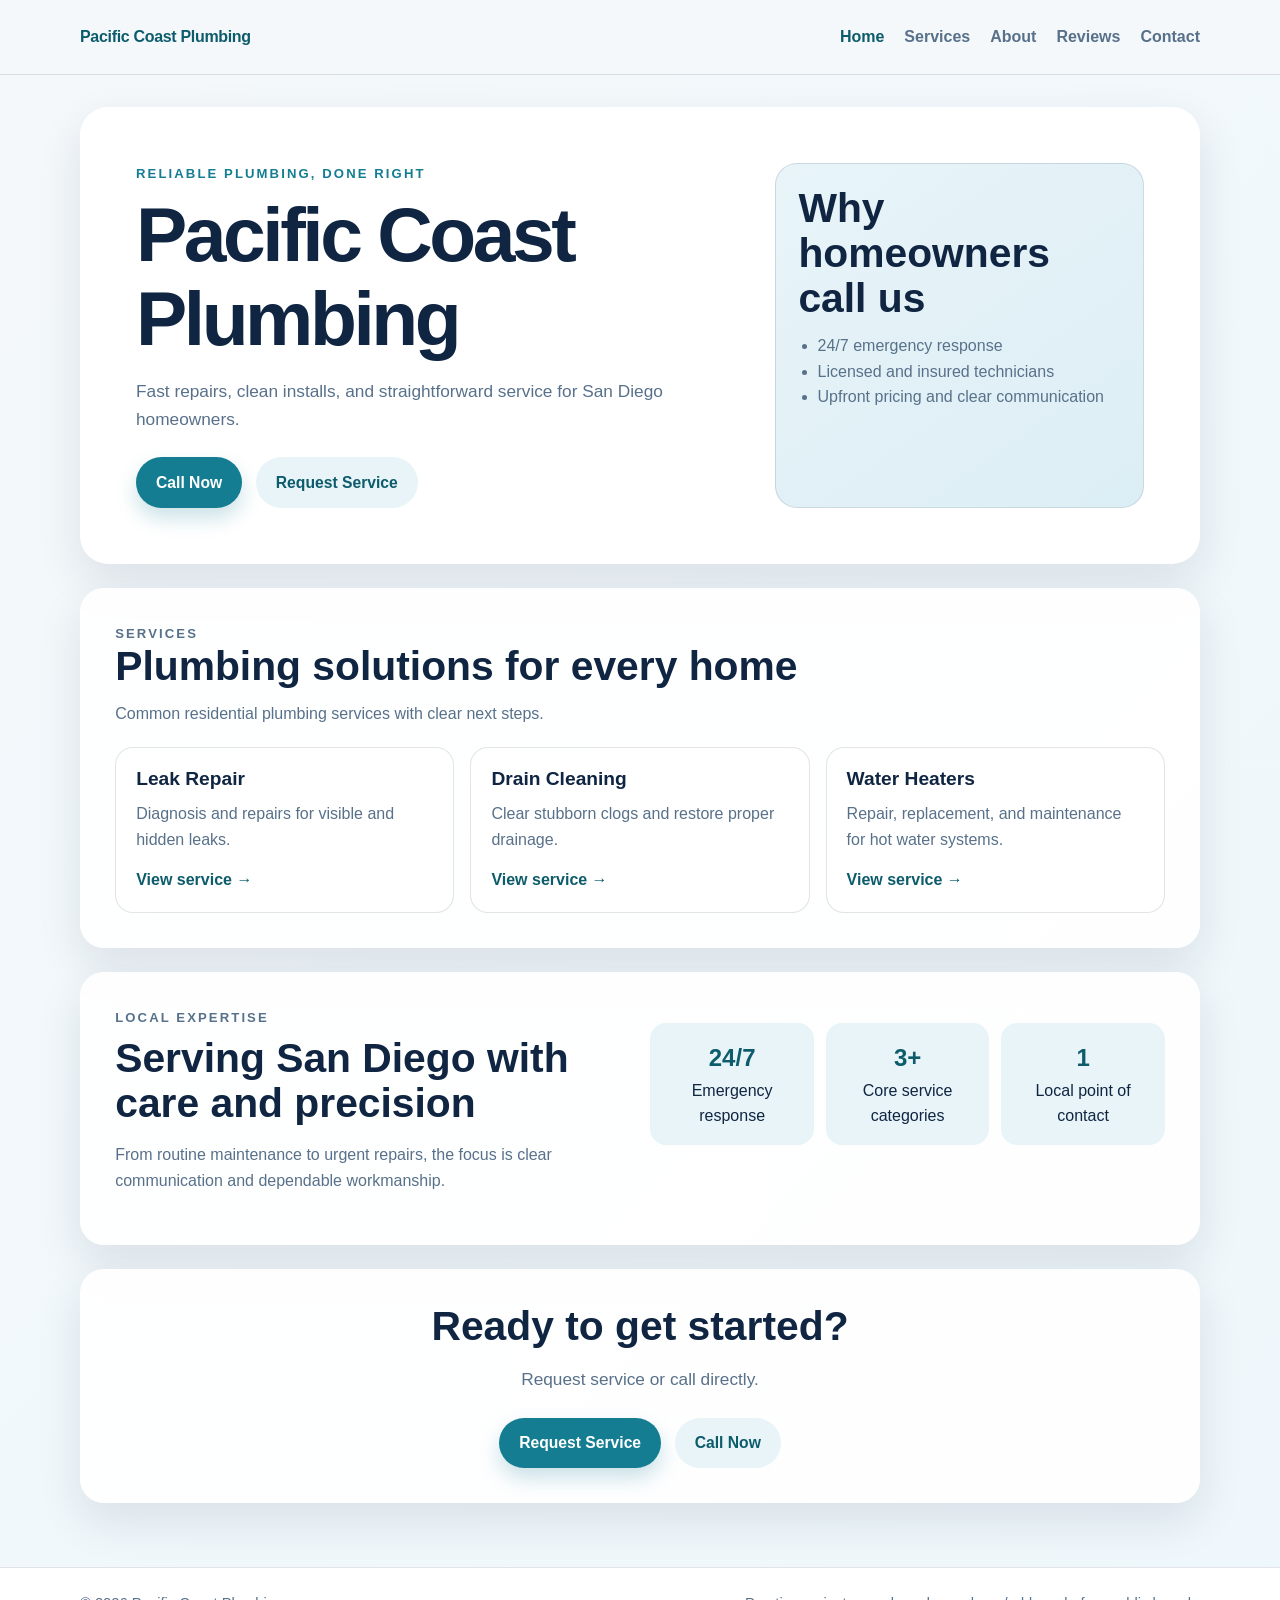
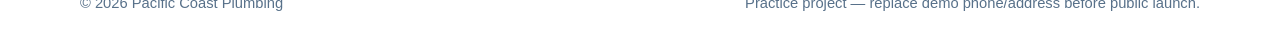
==== index.html @ f66a8478 "Initial website" ====
<!DOCTYPE html>
<html lang="en">

<head>
  <meta charset="UTF-8">
  <meta name="viewport" content="width=device-width,initial-scale=1">
  <meta name="description"
    content="Pacific Coast Plumbing provides residential plumbing repair and installation services in San Diego.">
  <title>Pacific Coast Plumbing | San Diego Plumbing</title>
  <link rel="stylesheet" href="styles.css">
</head>

<body>
  <a class="skip-link" href="#main">Skip to content</a>
  <header class="site-header">
    <nav class="nav" aria-label="Primary navigation">
      <a class="brand" href="index.html">Pacific Coast Plumbing</a>
      <button class="nav-toggle" type="button" aria-expanded="false" aria-controls="site-menu">Menu</button>
      <div class="nav-links" id="site-menu">
        <a href="index.html" aria-current="page">Home</a>
        <a href="services.html">Services</a>
        <a href="about.html">About</a>
        <a href="reviews.html">Reviews</a>
        <a href="contact.html">Contact</a>
      </div>
    </nav>
  </header>
  <main id="main" class="page-shell">
    <section class="hero">
      <div class="hero-copy">
        <p class="eyebrow">Reliable plumbing, done right</p>
        <h1>Pacific Coast Plumbing</h1>
        <p class="lead">Fast repairs, clean installs, and straightforward service for San Diego homeowners.</p>
        <div class="actions"><button class="btn btn-primary" data-action="call">Call Now</button><a
            class="btn btn-secondary" href="contact.html">Request Service</a></div>
      </div>
      <aside class="hero-card" aria-label="Why customers choose us">
        <h2>Why homeowners call us</h2>
        <ul>
          <li>24/7 emergency response</li>
          <li>Licensed and insured technicians</li>
          <li>Upfront pricing and clear communication</li>
        </ul>
      </aside>
    </section>
    <section class="section">
      <div class="section-heading">
        <p class="eyebrow">Services</p>
        <h2>Plumbing solutions for every home</h2>
        <p>Common residential plumbing services with clear next steps.</p>
      </div>
      <div class="service-grid">
        <article class="card">
          <h3>Leak Repair</h3>
          <p>Diagnosis and repairs for visible and hidden leaks.</p><a class="link" href="services.html">View service
            →</a>
        </article>
        <article class="card">
          <h3>Drain Cleaning</h3>
          <p>Clear stubborn clogs and restore proper drainage.</p><a class="link" href="services.html">View service
            →</a>
        </article>
        <article class="card">
          <h3>Water Heaters</h3>
          <p>Repair, replacement, and maintenance for hot water systems.</p><a class="link" href="services.html">View
            service →</a>
        </article>
      </div>
    </section>
    <section class="section about-split">
      <div>
        <p class="eyebrow">Local expertise</p>
        <h2>Serving San Diego with care and precision</h2>
        <p>From routine maintenance to urgent repairs, the focus is clear communication and dependable workmanship.</p>
      </div>
      <div class="stats">
        <div class="stat"><strong>24/7</strong><span>Emergency response</span></div>
        <div class="stat"><strong>3+</strong><span>Core service categories</span></div>
        <div class="stat"><strong>1</strong><span>Local point of contact</span></div>
      </div>
    </section>
    <section class="section" style="text-align:center">
      <h2>Ready to get started?</h2>
      <p class="lead" style="margin-inline:auto">Request service or call directly.</p>
      <div class="actions" style="justify-content:center"><a class="btn btn-primary" href="contact.html">Request
          Service</a><button class="btn btn-secondary" data-action="call">Call Now</button></div>
    </section>
  </main>
  <footer class="footer">
    <div class="footer-inner">
      <span>© <span data-year></span> Pacific Coast Plumbing</span>
      <span>Practice project — replace demo phone/address before public launch.</span>
    </div>
  </footer>
  <script src="script.js"></script>
</body>

</html>
---- styles.css ----
:root {
  color-scheme: light;
  --bg: #f4f8fb;
  --surface: #ffffff;
  --surface-alt: #e8f4f8;
  --text: #102542;
  --muted: #58718a;
  --accent: #147d92;
  --accent-dark: #0d5c6b;
  --border: rgba(16, 37, 66, 0.12);
  --shadow: 0 18px 45px rgba(17, 34, 62, 0.10);
  --radius-lg: 28px;
  --radius-md: 20px;
  --max: 1120px;
}

* { box-sizing: border-box; }
html { scroll-behavior: smooth; }
body {
  margin: 0;
  font-family: Inter, "Segoe UI", Roboto, Arial, sans-serif;
  background: linear-gradient(135deg, var(--bg), #eef7fb);
  color: var(--text);
  line-height: 1.6;
}
a { color: inherit; }
img { max-width: 100%; display: block; }
button, input, textarea, select { font: inherit; }

.site-header {
  position: sticky;
  top: 0;
  z-index: 50;
  border-bottom: 1px solid var(--border);
  background: rgba(244, 248, 251, 0.94);
  backdrop-filter: blur(14px);
}
.nav {
  width: min(var(--max), calc(100% - 2rem));
  min-height: 74px;
  margin: 0 auto;
  display: flex;
  align-items: center;
  justify-content: space-between;
  gap: 1rem;
}
.brand {
  text-decoration: none;
  font-weight: 850;
  letter-spacing: -0.02em;
  color: var(--accent-dark);
}
.nav-links {
  display: flex;
  align-items: center;
  gap: 1.25rem;
}
.nav-links a {
  text-decoration: none;
  color: var(--muted);
  font-weight: 700;
}
.nav-links a:hover,
.nav-links a[aria-current="page"] { color: var(--accent-dark); }
.nav-toggle {
  display: none;
  border: 1px solid var(--border);
  background: var(--surface);
  border-radius: 12px;
  padding: 0.55rem 0.75rem;
  cursor: pointer;
}

.page-shell {
  width: min(var(--max), calc(100% - 2rem));
  margin: 0 auto;
  padding: 2rem 0 4rem;
}
.hero {
  display: grid;
  grid-template-columns: 1.5fr .9fr;
  gap: 1.5rem;
  padding: clamp(1.5rem, 5vw, 3.5rem);
  border-radius: var(--radius-lg);
  background: var(--surface);
  box-shadow: var(--shadow);
}
.eyebrow {
  margin: 0 0 0.5rem;
  font-size: 0.82rem;
  font-weight: 800;
  letter-spacing: 0.16em;
  text-transform: uppercase;
  color: var(--accent);
}
h1, h2, h3 { line-height: 1.1; margin: 0 0 0.75rem; }
h1 { font-size: clamp(2.35rem, 6vw, 4.9rem); letter-spacing: -0.045em; }
h2 { font-size: clamp(1.65rem, 3.5vw, 2.55rem); }
h3 { font-size: 1.2rem; }
.lead { font-size: 1.08rem; color: var(--muted); max-width: 650px; }
.actions { display: flex; flex-wrap: wrap; gap: 0.85rem; margin-top: 1.5rem; }
.btn {
  display: inline-flex;
  align-items: center;
  justify-content: center;
  min-height: 46px;
  border: none;
  border-radius: 999px;
  padding: 0.8rem 1.25rem;
  font-size: 0.98rem;
  font-weight: 800;
  cursor: pointer;
  text-decoration: none;
  transition: transform 180ms ease, box-shadow 180ms ease, background 180ms ease;
}
.btn:hover { transform: translateY(-2px); }
.btn-primary { background: var(--accent); color: #fff; box-shadow: 0 10px 20px rgba(20,125,146,.22); }
.btn-primary:hover { background: var(--accent-dark); }
.btn-secondary { background: var(--surface-alt); color: var(--accent-dark); }
.hero-card {
  padding: 1.4rem;
  border-radius: 22px;
  background: linear-gradient(145deg, var(--surface-alt), #dceef5);
  border: 1px solid var(--border);
}
.hero-card ul { margin: 0.5rem 0 0; padding-left: 1.2rem; color: var(--muted); }

.section {
  margin-top: 1.5rem;
  padding: clamp(1.3rem, 4vw, 2.2rem);
  border-radius: 24px;
  background: rgba(255,255,255,.94);
  box-shadow: var(--shadow);
}
.section-heading { max-width: 720px; margin-bottom: 1.25rem; }
.section-heading p { color: var(--muted); margin: 0; }
.service-grid,
.review-grid,
.value-grid {
  display: grid;
  grid-template-columns: repeat(3, minmax(0, 1fr));
  gap: 1rem;
}
.card {
  padding: 1.25rem;
  border: 1px solid var(--border);
  border-radius: 18px;
  background: var(--surface);
}
.card p { color: var(--muted); margin: 0; }
.card .link { display: inline-block; margin-top: 0.9rem; color: var(--accent-dark); font-weight: 800; text-decoration: none; }

.about-split,
.contact-grid {
  display: grid;
  grid-template-columns: 1fr 1fr;
  gap: 1.3rem;
  align-items: start;
}
.about-split p,
.contact-copy p { color: var(--muted); }
.stats { display: grid; grid-template-columns: repeat(3, 1fr); gap: 0.75rem; margin-top: 1rem; }
.stat { padding: 1rem; border-radius: 16px; background: var(--surface-alt); text-align: center; }
.stat strong { display: block; font-size: 1.5rem; color: var(--accent-dark); }

.form { display: grid; gap: 0.9rem; }
.field { display: grid; gap: 0.35rem; }
.field label { font-weight: 800; }
.field input,
.field textarea,
.field select {
  width: 100%;
  border: 1px solid var(--border);
  border-radius: 12px;
  padding: 0.8rem 0.9rem;
  color: var(--text);
  background: #fff;
}
.field textarea { min-height: 140px; resize: vertical; }
.form-status { min-height: 1.5rem; margin: 0; font-weight: 700; color: var(--accent-dark); }
.contact-list { list-style: none; padding: 0; margin: 1rem 0 0; }
.contact-list li { margin: 0.45rem 0; color: var(--muted); }

.page-hero { padding: 2rem; border-radius: 24px; background: var(--surface); box-shadow: var(--shadow); }
.page-hero p { max-width: 720px; color: var(--muted); }

.footer {
  border-top: 1px solid var(--border);
  background: var(--surface);
}
.footer-inner {
  width: min(var(--max), calc(100% - 2rem));
  margin: 0 auto;
  padding: 1.5rem 0;
  display: flex;
  justify-content: space-between;
  gap: 1rem;
  flex-wrap: wrap;
  color: var(--muted);
  font-size: 0.92rem;
}
.footer a { color: var(--accent-dark); font-weight: 700; }

.skip-link { position: absolute; left: -999px; top: 0; }
.skip-link:focus { left: 1rem; top: 1rem; z-index: 100; background: #fff; padding: .75rem 1rem; border-radius: 10px; }

@media (max-width: 840px) {
  .hero,
  .about-split,
  .contact-grid { grid-template-columns: 1fr; }
  .service-grid,
  .review-grid,
  .value-grid { grid-template-columns: repeat(2, minmax(0, 1fr)); }
  .nav-toggle { display: inline-flex; }
  .nav-links {
    position: absolute;
    top: 74px;
    left: 1rem;
    right: 1rem;
    display: none;
    flex-direction: column;
    align-items: stretch;
    padding: 1rem;
    border: 1px solid var(--border);
    border-radius: 18px;
    background: var(--surface);
    box-shadow: var(--shadow);
  }
  .nav-links.is-open { display: flex; }
}

@media (max-width: 560px) {
  .page-shell { width: min(100% - 1rem, var(--max)); padding-top: 1rem; }
  .service-grid,
  .review-grid,
  .value-grid,
  .stats { grid-template-columns: 1fr; }
  .hero,
  .section,
  .page-hero { padding: 1.2rem; }
  .actions { flex-direction: column; }
  .actions .btn { width: 100%; }
}
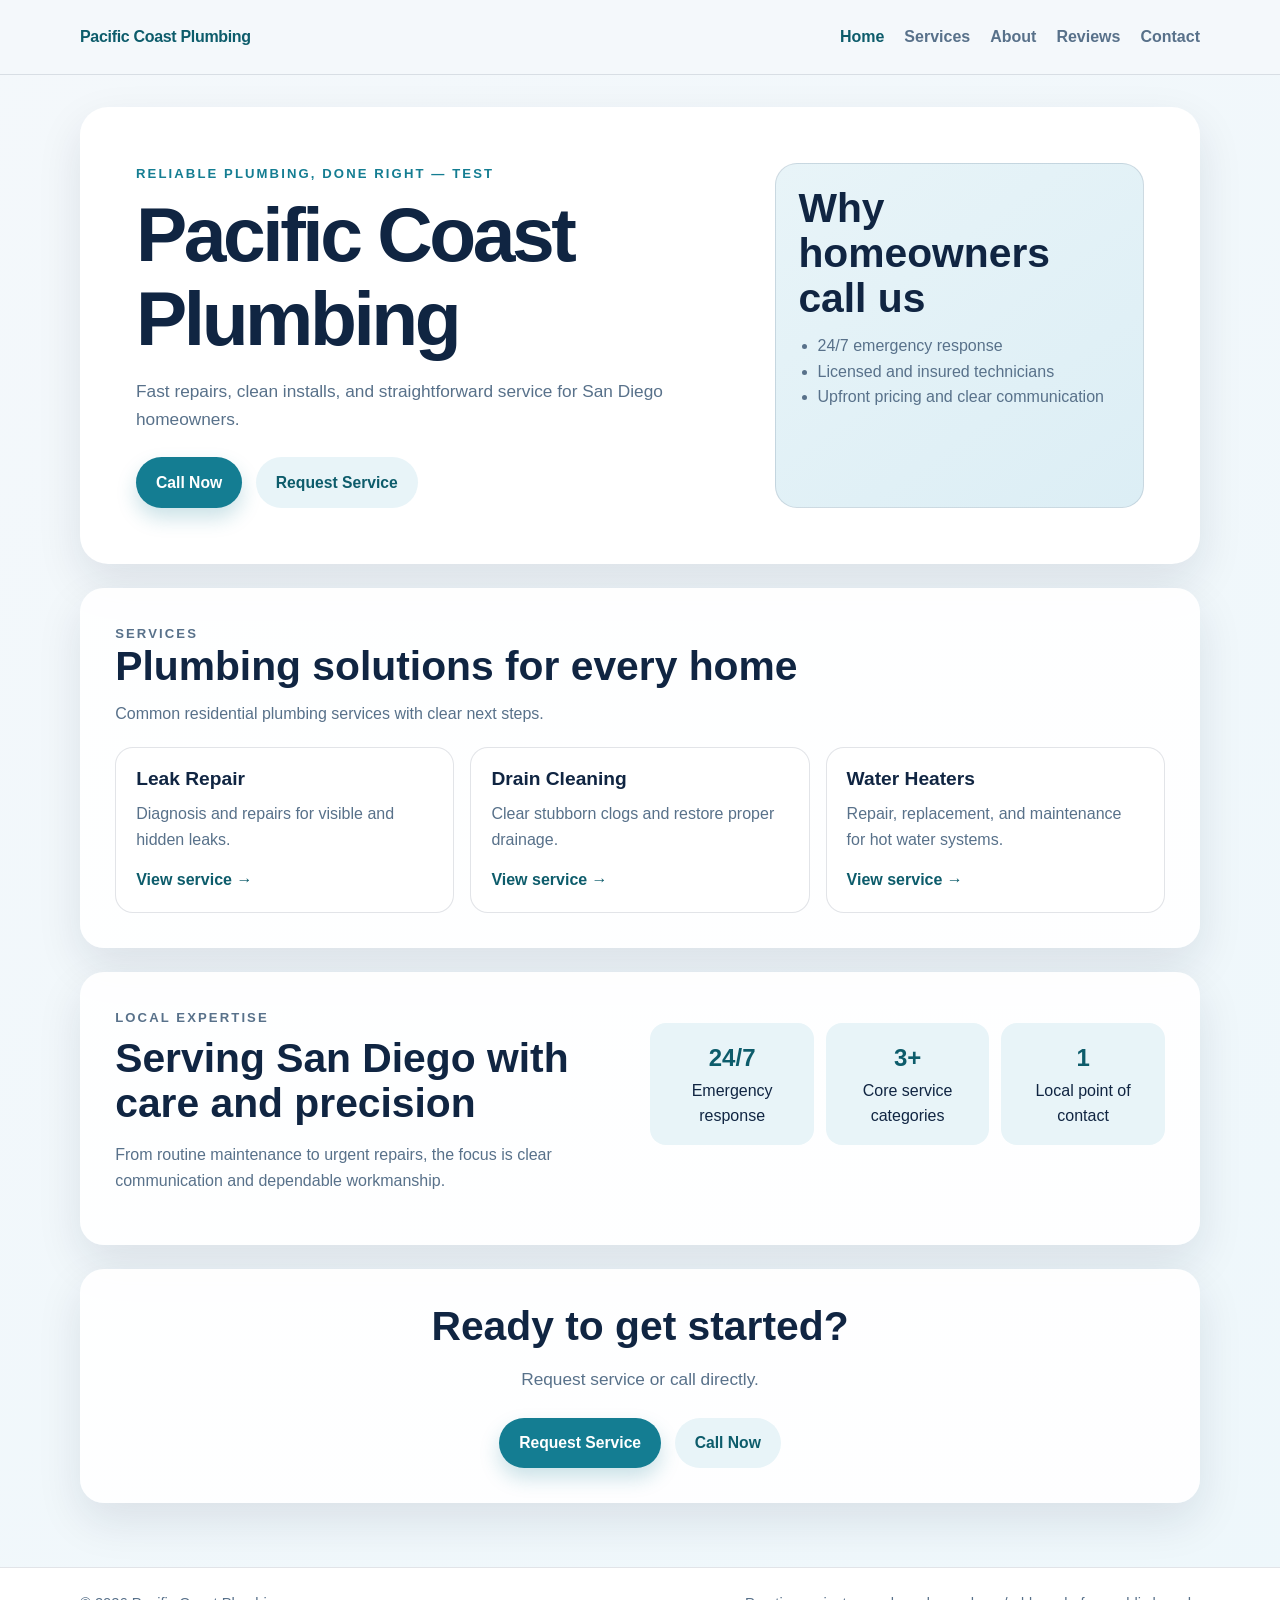
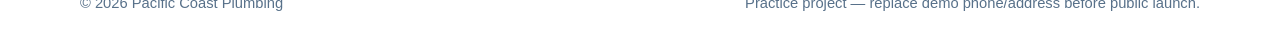
==== commit beab4942: "Test automatic deployment" ====
--- a/index.html
+++ b/index.html
@@ -28,7 +28,7 @@
   <main id="main" class="page-shell">
     <section class="hero">
       <div class="hero-copy">
-        <p class="eyebrow">Reliable plumbing, done right</p>
+        <p class="eyebrow">Reliable plumbing, done right — TEST</p>
         <h1>Pacific Coast Plumbing</h1>
         <p class="lead">Fast repairs, clean installs, and straightforward service for San Diego homeowners.</p>
         <div class="actions"><button class="btn btn-primary" data-action="call">Call Now</button><a
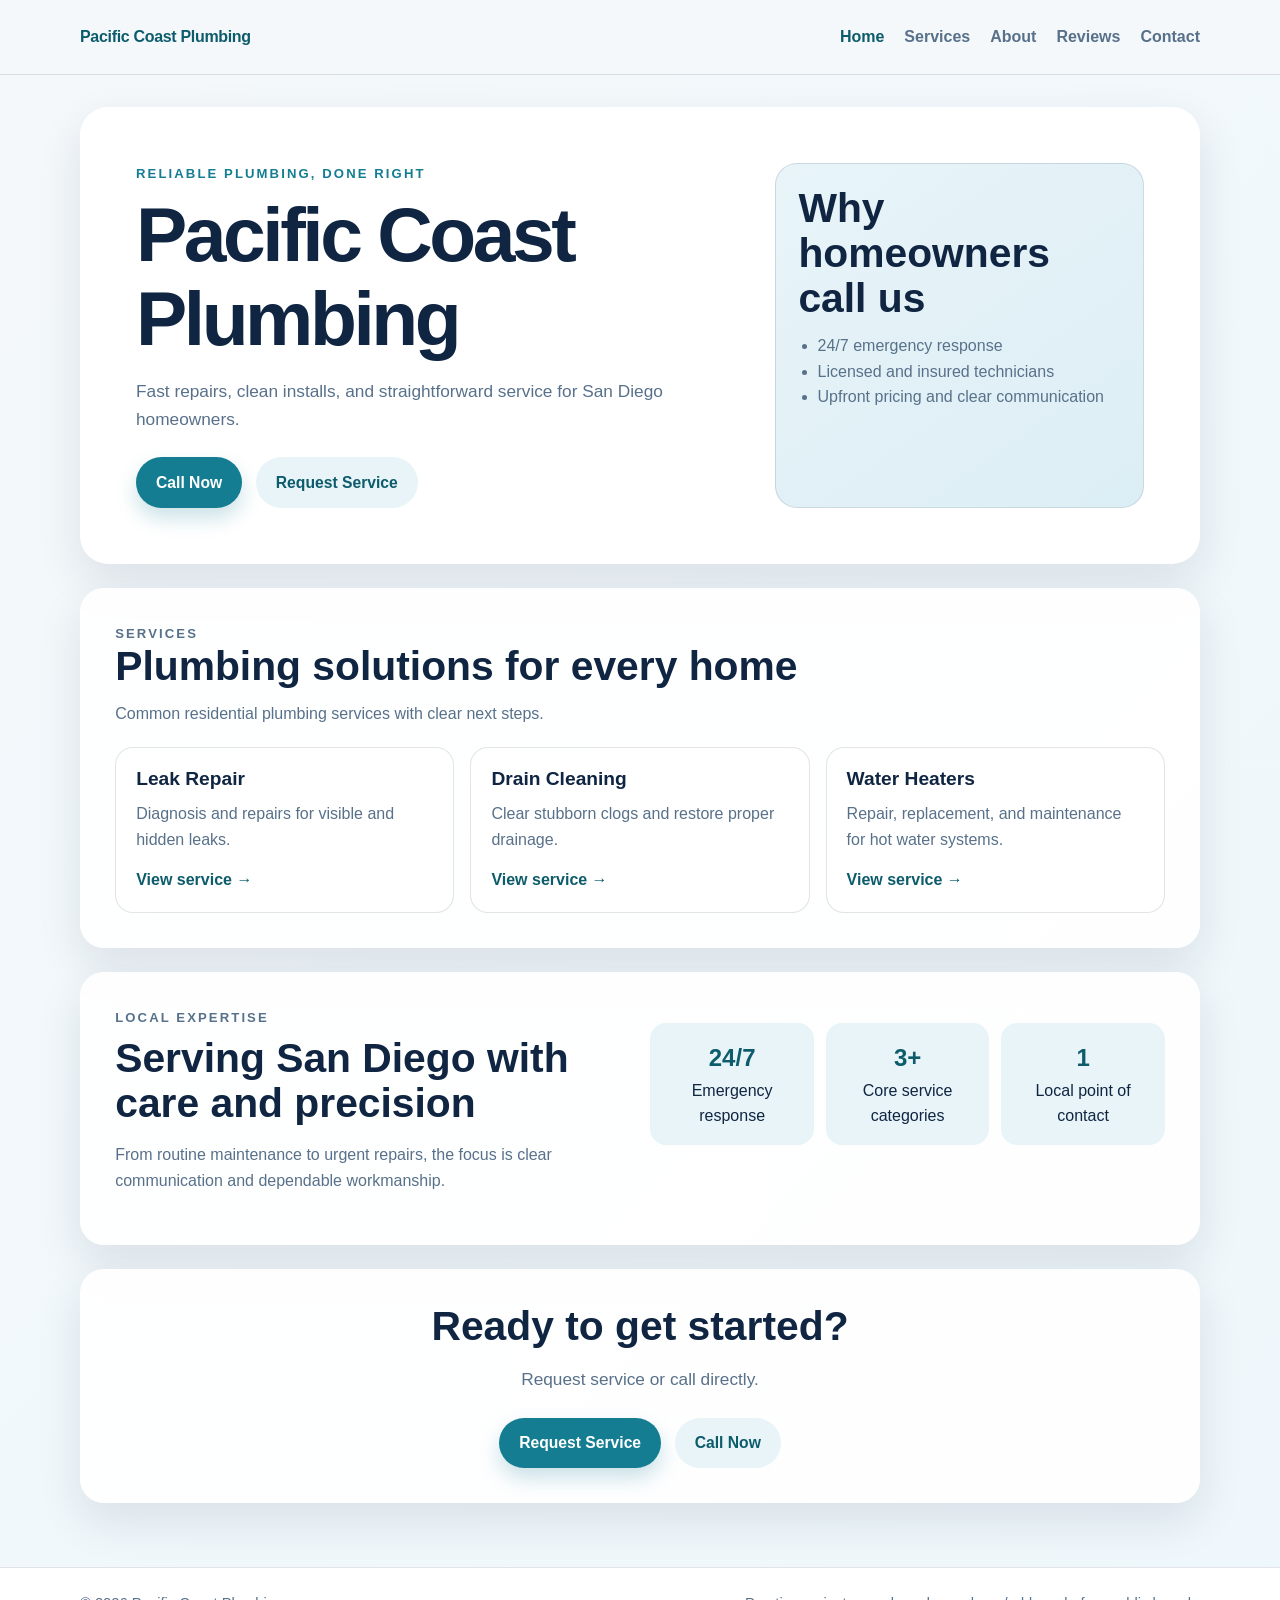
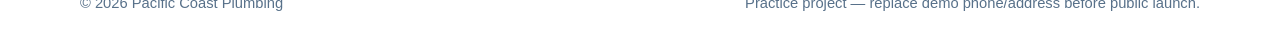
==== commit 3a49c9db: "Remove deployment test" ====
--- a/index.html
+++ b/index.html
@@ -28,7 +28,7 @@
   <main id="main" class="page-shell">
     <section class="hero">
       <div class="hero-copy">
-        <p class="eyebrow">Reliable plumbing, done right — TEST</p>
+       <p class="eyebrow">Reliable plumbing, done right</p>
         <h1>Pacific Coast Plumbing</h1>
         <p class="lead">Fast repairs, clean installs, and straightforward service for San Diego homeowners.</p>
         <div class="actions"><button class="btn btn-primary" data-action="call">Call Now</button><a
